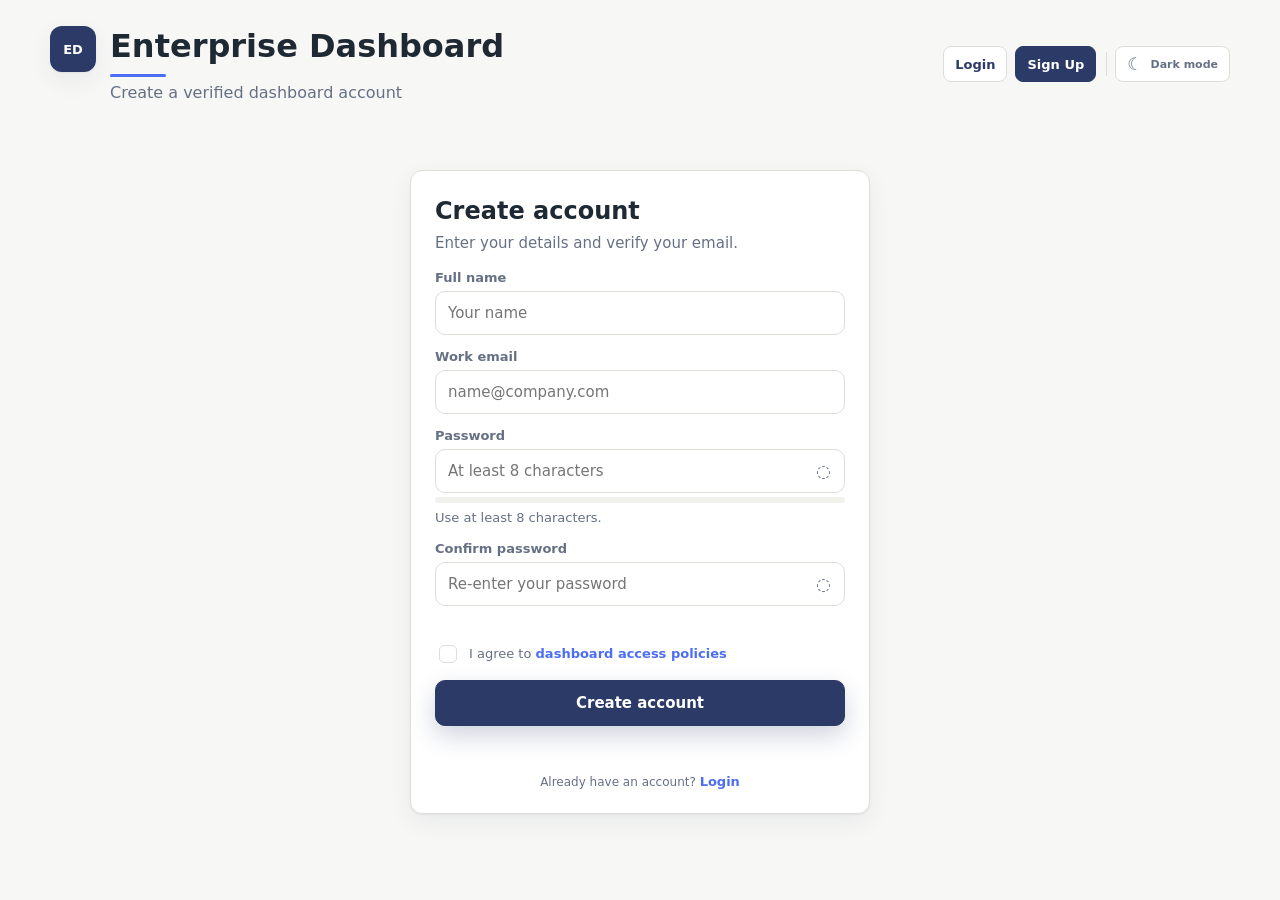
==== dashboard_pages/signup.html @ 0717ec7f "Initial enterprise dashboard" ====
<!doctype html>
<html lang="en">
<head>
  <meta charset="utf-8">
  <meta name="viewport" content="width=device-width, initial-scale=1">
  <meta name="dashboard-api" content="">
  <title>Sign Up · Enterprise Overview</title>
  <link rel="stylesheet" href="assets/styles.css">
</head>
<body class="auth-page">
  <main>
    <header class="topbar"><div class="section-heading"><span class="section-icon" aria-hidden="true">ED</span><div><h1>Enterprise Dashboard</h1><p>Create a verified dashboard account</p></div></div></header>
    <section class="auth-shell" aria-labelledby="signup-title">
      <form class="auth-form" method="post">
        <header class="simple-form-header">
          <h2 id="signup-title">Create account</h2>
          <p>Enter your details and verify your email.</p>
        </header>
        <label>
          <span>Full name</span>
          <input type="text" name="name" autocomplete="name" placeholder="Your name" required>
        </label>
        <label>
          <span>Work email</span>
          <input type="email" name="email" autocomplete="email" placeholder="name@company.com" required>
        </label>
        <label>
          <span>Password</span>
          <div class="auth-password-field">
            <input type="password" name="password" autocomplete="new-password" minlength="8" placeholder="At least 8 characters" required>
            <button class="auth-password-toggle" type="button" data-toggle-password aria-label="Show password" title="Show password"></button>
          </div>
          <div class="password-strength" data-score="0" aria-live="polite"><span class="strength-track"><i></i></span><span data-strength-label>Use at least 8 characters.</span></div>
        </label>
        <label>
          <span>Confirm password</span>
          <div class="auth-password-field">
            <input type="password" name="confirm_password" autocomplete="new-password" minlength="8" placeholder="Re-enter your password" required>
            <button class="auth-password-toggle" type="button" data-toggle-password aria-label="Show password" title="Show password"></button>
          </div>
          <small class="field-feedback" data-feedback="confirm"></small>
        </label>
        <label class="auth-check"><input type="checkbox" name="terms" value="1" required><span>I agree to <a href="lists.html">dashboard access policies</a></span></label>
        <button class="auth-submit" type="submit">Create account</button>
        <div class="auth-otp" hidden>
          <label>
            <span>Email verification code</span>
            <input type="text" name="otp" inputmode="numeric" autocomplete="one-time-code" pattern="[0-9]{6}" maxlength="6" placeholder="6-digit code">
          </label>
          <button class="auth-submit auth-verify" type="button">Verify email</button>
        </div>
        <p class="auth-status" role="status" aria-live="polite"></p>
        <p class="auth-switch">Already have an account? <a href="login.html">Login</a></p>
      </form>
    </section>
  </main>

  <script src="assets/app.js"></script>
  <script>
const form = document.querySelector(".auth-form");
const status = document.querySelector(".auth-status");
const submit = document.querySelector(".auth-form > .auth-submit");
const otpPanel = document.querySelector(".auth-otp");
const verifyButton = document.querySelector(".auth-verify");
const otpInput = document.querySelector('input[name="otp"]');
const passwordInput = form.elements.password;
const confirmInput = form.elements.confirm_password;
const strength = document.querySelector(".password-strength");
const strengthLabel = document.querySelector("[data-strength-label]");
const confirmFeedback = document.querySelector('[data-feedback="confirm"]');
let pendingEmail = "";

document.querySelectorAll("[data-toggle-password]").forEach(button => {
  button.addEventListener("click", () => {
    const input = button.closest(".auth-password-field").querySelector("input");
    const show = input.type === "password";
    input.type = show ? "text" : "password";
    button.dataset.visible = String(show);
    button.setAttribute("aria-label", show ? "Hide password" : "Show password");
    button.title = show ? "Hide password" : "Show password";
  });
});

function passwordScore(value) {
  let score = 0;
  if (value.length >= 8) score += 1;
  if (/[A-Z]/.test(value) && /[a-z]/.test(value)) score += 1;
  if (/\d/.test(value) || /[^A-Za-z0-9]/.test(value)) score += 1;
  return Math.min(score, 3);
}

function updatePasswordStrength() {
  const value = passwordInput.value;
  const score = passwordScore(value);
  strength.dataset.score = String(score);
  strengthLabel.textContent = !value ? "Use at least 8 characters." : score <= 1 ? "Weak password" : score === 2 ? "Fair password" : "Strong password";
}

function updateConfirmFeedback() {
  if (!confirmInput.value) {
    confirmFeedback.textContent = "";
    confirmFeedback.className = "field-feedback";
    return;
  }
  const match = passwordInput.value === confirmInput.value;
  confirmFeedback.textContent = match ? "✓ Passwords match" : "× Passwords do not match";
  confirmFeedback.className = `field-feedback ${match ? "ok" : "bad"}`;
}

passwordInput.addEventListener("input", () => {
  updatePasswordStrength();
  updateConfirmFeedback();
});
confirmInput.addEventListener("input", updateConfirmFeedback);

async function postJSON(url, body) {
  const response = await fetch(url, {
    method: "POST",
    headers: { "Content-Type": "application/json" },
    credentials: "include",
    body: JSON.stringify(body),
  });
  const data = await response.json().catch(() => ({}));
  if (!response.ok) throw new Error(data.error || "Request failed");
  return data;
}

form.addEventListener("submit", async event => {
  event.preventDefault();
  status.textContent = "";
  submit.disabled = true;
  submit.textContent = "Sending code...";
  try {
    const payload = Object.fromEntries(new FormData(form).entries());
    if (payload.password !== payload.confirm_password) {
      throw new Error("Passwords do not match");
    }
    delete payload.confirm_password;
    pendingEmail = payload.email;
    await postJSON("/auth/signup", payload);
    otpPanel.hidden = false;
    otpInput.required = true;
    otpInput.focus();
    status.textContent = "Verification code sent. Check your email.";
    submit.textContent = "Resend code";
  } catch (error) {
    status.textContent = error.message;
    submit.textContent = "Create account";
  } finally {
    submit.disabled = false;
  }
});

verifyButton.addEventListener("click", async () => {
  status.textContent = "";
  verifyButton.disabled = true;
  verifyButton.textContent = "Verifying...";
  try {
    await postJSON("/auth/verify-signup", { email: pendingEmail || form.elements.email.value, otp: otpInput.value });
    location.href = "index.html";
  } catch (error) {
    status.textContent = error.message;
  } finally {
    verifyButton.disabled = false;
    verifyButton.textContent = "Verify email";
  }
});
  </script>
</body>
</html>
---- dashboard_pages/assets/styles.css ----
:root {
  font-family: "IBM Plex Sans", Inter, ui-sans-serif, system-ui, -apple-system, "Segoe UI", sans-serif;
  color: #1f2933;
  background: #f7f7f5;
  --font-display: "General Sans", "Sohne", Inter, ui-sans-serif, system-ui, sans-serif;
  --font-body: "IBM Plex Sans", Inter, ui-sans-serif, system-ui, sans-serif;
  --font-mono: "IBM Plex Mono", "SFMono-Regular", Consolas, monospace;
  --space-1: 8px;
  --space-2: 16px;
  --space-3: 24px;
  --space-4: 32px;
  --radius-sm: 8px;
  --radius-md: 10px;
  --radius-lg: 12px;
  --shadow-sm: 0 1px 2px rgb(17 24 39 / 5%), 0 8px 24px rgb(43 58 103 / 7%);
  --shadow-md: 0 18px 50px rgb(17 24 39 / 14%);
  --color-bg: #f7f7f5;
  --color-surface: #fff;
  --color-primary: #2b3a67;
  --color-primary-hover: #202b4d;
  --color-accent: #4c6ef5;
  --color-text-primary: #1f2933;
  --color-text-secondary: #667085;
  --color-border: #deded8;
  --color-success: #20845a;
  --color-danger: #c2413a;
  --color-warning: #b7791f;
  --color-chip: #f1f2ee;
  --accent: var(--color-primary);
  --accent-2: var(--color-accent);
  --ink: var(--color-text-primary);
  --muted: var(--color-text-secondary);
  --muted-2: #8b9286;
  --line: var(--color-border);
  --card: var(--color-surface);
  --purple: #8b5cf6;
  --cyan: #06b6d4;
  --green: var(--color-success);
  --amber: var(--color-warning);
  --orange: #f97316;
  --red: var(--color-danger);
  --slate: #94a3b8;
}
* { box-sizing: border-box; }
body { min-width: 0; margin: 0; background: var(--color-bg); }
main { width: min(1180px, calc(100% - 36px)); margin: 26px auto 60px; }
.sr-only { position: absolute !important; width: 1px; height: 1px; padding: 0; margin: -1px; overflow: hidden; clip: rect(0, 0, 0, 0); white-space: nowrap; border: 0; }
.skip-link { position: fixed; top: 10px; left: 10px; z-index: 100; padding: 9px 13px; color: #fff; background: #0f52ac; border-radius: 8px; text-decoration: none; transform: translateY(-160%); transition: transform .15s ease; }
.skip-link:focus { transform: translateY(0); }

/* ---------- Topbar + nav ---------- */
.topbar { display: flex; justify-content: space-between; align-items: center; gap: 20px; margin-bottom: 18px; }
.section-heading { min-width: 0; display: flex; align-items: flex-start; gap: 14px; }
.section-icon { width: 46px; height: 46px; flex: 0 0 auto; display: inline-flex; align-items: center; justify-content: center; color: #fff; background: var(--color-primary); border-radius: 12px; box-shadow: var(--shadow-sm); font-size: 0; line-height: 1; text-align: center; }
.section-icon::before { content: "ED"; display: block; font-family: var(--font-display); font-size: 13px; font-weight: 800; line-height: 13px; letter-spacing: 0; }
h1 { margin: 0 0 6px; font-family: var(--font-display); font-size: clamp(28px, 4vw, 32px); font-weight: 760; letter-spacing: 0; line-height: 1.25; }
.section-heading h1::after { content: ""; width: 56px; height: 3px; display: block; margin-top: 8px; background: var(--color-accent); border-radius: 999px; }
.topbar p { margin: 0; color: var(--muted); }
.topbar-actions { display: flex; align-items: center; gap: 8px; }
.auth-actions { display: flex; align-items: center; gap: 8px; }
.auth-actions::after { content: ""; width: 1px; height: 24px; margin-left: 2px; background: var(--color-border); }
.auth-logout-form { margin: 0; }
.auth-link, .auth-logout { height: 36px; display: inline-flex; align-items: center; justify-content: center; padding: 0 11px; color: var(--color-primary); background: var(--color-surface); border: 1px solid var(--color-border); border-radius: var(--radius-sm); cursor: pointer; font: inherit; font-size: 13px; font-weight: 650; line-height: 1; text-decoration: none; }
.auth-link:hover, .auth-logout:hover { color: var(--color-accent); background: var(--color-chip); border-color: var(--color-border); box-shadow: none; }
.auth-link.active { color: #fff; background: var(--color-primary); border-color: var(--color-primary); }
.auth-logout { color: #fff; background: var(--color-primary); border-color: var(--color-primary); }
.auth-logout:hover { color: #fff; background: var(--color-primary-hover); border-color: var(--color-primary-hover); }
.auth-user { min-height: 36px; display: grid; align-content: center; gap: 2px; padding: 4px 10px; color: #475569; background: #fff; border: 1px solid var(--line); border-radius: 9px; font-size: 11px; }
.auth-user strong { max-width: 160px; overflow: hidden; text-overflow: ellipsis; white-space: nowrap; font-size: 11px; }
.auth-user small { color: var(--muted); font-size: 9px; }
.theme-toggle { height: 36px; display: inline-flex; align-items: center; gap: 8px; padding: 0 11px; color: var(--color-text-secondary); background: var(--color-surface); border: 1px solid var(--line); border-radius: var(--radius-sm); cursor: pointer; font: inherit; }
.theme-toggle span { font-size: 17px; line-height: 1; }
.theme-toggle b { font-size: 11px; }
.user-menu { min-height: 36px; display: inline-flex; align-items: center; gap: 8px; padding: 5px 6px 5px 10px; color: #475569; background: #fff; border: 1px solid var(--line); border-radius: 9px; font-size: 11px; }
.user-menu strong { max-width: 130px; overflow: hidden; text-overflow: ellipsis; white-space: nowrap; }
.user-menu button { height: 26px; padding: 0 8px; color: var(--accent); background: #eff6ff; border: 1px solid #bfdbfe; border-radius: 7px; cursor: pointer; font: inherit; font-size: 10px; font-weight: 700; }
.user-menu button:hover { background: #dbeafe; }
.mobile-menu-toggle { display: none; }
.freshness-indicator { min-height: 36px; display: inline-flex; align-items: center; gap: 8px; padding: 5px 10px; color: #475569; text-align: left; background: #fff; border: 1px solid var(--line); border-radius: 9px; cursor: pointer; font: inherit; }
.freshness-indicator > i { width: 8px; height: 8px; flex: 0 0 auto; background: var(--slate); border-radius: 50%; box-shadow: 0 0 0 3px rgb(148 163 184 / 18%); }
.freshness-indicator.fresh > i { background: var(--green); box-shadow: 0 0 0 3px rgb(22 163 74 / 16%); }
.freshness-indicator.stale > i { background: var(--red); box-shadow: 0 0 0 3px rgb(220 38 38 / 14%); }
.freshness-indicator.checking > i { animation: freshness-pulse .9s infinite alternate; }
.freshness-indicator span { display: grid; gap: 1px; }
.freshness-indicator small { color: var(--muted); font-size: 8px; text-transform: uppercase; letter-spacing: .05em; }
.freshness-indicator strong { font-size: 10px; white-space: nowrap; }
@keyframes freshness-pulse { to { opacity: .35; } }
.global-search { position: relative; z-index: 15; margin-bottom: 12px; }
.global-search > label { height: 46px; display: grid; grid-template-columns: auto minmax(0, 1fr) auto; align-items: center; gap: 10px; padding: 0 13px; color: var(--muted); background: #fff; border: 1px solid var(--line); border-radius: 11px; box-shadow: 0 3px 12px rgb(26 38 67 / 3%); }
.global-search > label:focus-within { border-color: var(--accent-2); box-shadow: 0 0 0 3px #dbeafe; }
.global-search > label > i { font-size: 18px; font-style: normal; }
.global-search input { min-width: 0; color: var(--ink); background: transparent; border: 0; outline: 0; font: inherit; font-size: 13px; }
.global-search kbd { padding: 4px 6px; color: var(--muted); background: #f1f5f9; border: 1px solid #d8dee8; border-radius: 5px; font: inherit; font-size: 9px; }
.global-search-results { position: absolute; top: calc(100% + 6px); left: 0; right: 0; max-height: min(520px, 70vh); overflow-y: auto; background: #fff; border: 1px solid var(--line); border-radius: 12px; box-shadow: 0 18px 50px rgb(15 23 42 / 20%); }
.global-search-status { position: sticky; top: 0; z-index: 1; padding: 10px 13px; color: var(--muted); background: #f8fafc; border-bottom: 1px solid var(--line); font-size: 13px; }
.global-search-groups { display: grid; grid-template-columns: repeat(auto-fit, minmax(260px, 1fr)); gap: 0; }
.global-search-groups section { min-width: 0; padding: 10px; }
.global-search-groups h3 { margin: 0 4px 7px; color: var(--muted); font-size: 9px; text-transform: uppercase; letter-spacing: .07em; }
.global-search-groups a { display: block; padding: 9px 10px; color: inherit; border-radius: 8px; text-decoration: none; }
.global-search-groups a:hover, .global-search-groups a:focus-visible { background: #eff6ff; outline: none; }
.global-search-groups strong, .global-search-groups span { display: block; overflow: hidden; text-overflow: ellipsis; white-space: nowrap; }
.global-search-groups strong { font-size: 12px; }
.global-search-groups span { margin-top: 3px; color: var(--muted); font-size: 9px; }
nav.tabs { display: flex; gap: 5px; margin-bottom: 18px; padding: 6px; overflow-x: auto; background: var(--color-surface); border: 1px solid var(--line); border-radius: var(--radius-lg); box-shadow: var(--shadow-sm); }
nav.tabs a { position: relative; padding: 9px 11px; color: var(--color-text-secondary); border-radius: var(--radius-sm); font-size: 13px; font-weight: 560; text-decoration: none; white-space: nowrap; }
nav.tabs a:hover { color: var(--color-primary); background: var(--color-chip); }
nav.tabs a.active { color: var(--color-primary); background: transparent; font-weight: 760; }
nav.tabs a.active::after { content: ""; position: absolute; left: 11px; right: 11px; bottom: 3px; height: 3px; background: var(--color-accent); border-radius: 999px; }
nav.tabs a:focus-visible, button:focus-visible, th:focus-visible, a:focus-visible, input:focus-visible, select:focus-visible { outline: 3px solid color-mix(in srgb, var(--color-accent) 35%, transparent); outline-offset: 2px; }

/* ---------- Global filters ---------- */
.filter-panel { margin-bottom: 14px; padding: 14px 16px 16px; background: #fff; border: 1px solid var(--line); border-radius: 12px; box-shadow: 0 4px 15px rgb(26 38 67 / 4%); }
.filter-heading { display: flex; align-items: center; justify-content: space-between; gap: 16px; margin-bottom: 12px; }
.filter-heading > div:first-child { display: flex; align-items: baseline; gap: 10px; }
.filter-heading strong { font-size: 13px; }
.filter-status { color: var(--muted); font-size: 11px; }
.filter-actions { display: flex; gap: 5px; }
.filter-clear, .copy-view, .reset-view {
  height: 34px;
  display: inline-flex;
  align-items: center;
  justify-content: center;
  padding: 0 11px;
  color: var(--accent);
  background: #eff6ff;
  border: 1px solid #bfdbfe;
  border-radius: 8px;
  cursor: pointer;
  font: inherit;
  font-size: 11px;
  font-weight: 600;
  line-height: 1;
  white-space: nowrap;
  transition: color .15s ease, background .15s ease, border-color .15s ease, box-shadow .15s ease;
}
.filter-clear:hover, .copy-view:hover, .reset-view:hover { color: #0f52ac; background: #dbeafe; border-color: #93c5fd; box-shadow: 0 3px 9px rgb(21 95 196 / 12%); }
.filter-clear:focus-visible, .copy-view:focus-visible, .reset-view:focus-visible { outline: 3px solid #93c5fd; outline-offset: 2px; }
.reset-view { color: #475569; }
.filter-controls { display: grid; grid-template-columns: repeat(auto-fit, minmax(145px, 1fr)); gap: 10px; }
.filter-controls label { min-width: 0; }
.filter-controls label span { display: block; margin-bottom: 5px; color: #697386; font-size: 10px; font-weight: 600; text-transform: uppercase; letter-spacing: .04em; }
.filter-controls select, .filter-controls input { width: 100%; min-width: 0; height: 36px; padding: 0 9px; color: var(--ink); background: #f7f9fc; border: 1px solid #d5dbe5; border-radius: 8px; outline: none; font: inherit; font-size: 12px; }
.filter-controls select:focus, .filter-controls input:focus { border-color: var(--accent-2); box-shadow: 0 0 0 3px #dbeafe; background: #fff; }

/* ---------- Admin console ---------- */
.admin-grid { display: grid; grid-template-columns: minmax(300px, 420px) minmax(0, 1fr); gap: var(--space-3); align-items: start; }
.admin-lock-backdrop { position: fixed; inset: 0; z-index: 60; display: grid; place-items: center; padding: 24px; background: rgb(31 41 51 / 42%); backdrop-filter: blur(4px); }
.admin-lock-backdrop[hidden] { display: none; }
.admin-unlock { width: min(460px, 100%); margin: 0; }
.admin-unlock-form, .admin-user-form { display: grid; gap: 12px; }
.admin-unlock-form { grid-template-columns: minmax(0, 1fr) auto; align-items: end; }
.admin-unlock-form label, .admin-user-form label { min-width: 0; display: grid; gap: 6px; }
.admin-unlock-form label span, .admin-user-form label span { color: var(--color-text-secondary); font-size: 13px; font-weight: 650; text-transform: none; letter-spacing: 0; }
.admin-unlock-form input, .admin-user-form input, .admin-user-form select { width: 100%; min-width: 0; height: 42px; padding: 0 11px; color: var(--ink); background: var(--color-surface); border: 1px solid var(--color-border); border-radius: var(--radius-md); outline: none; font: inherit; font-size: 15px; line-height: 22px; }
.admin-user-form select { appearance: none; padding-right: 34px; background-image: linear-gradient(45deg, transparent 50%, var(--muted) 50%), linear-gradient(135deg, var(--muted) 50%, transparent 50%); background-position: calc(100% - 17px) 18px, calc(100% - 12px) 18px; background-size: 5px 5px, 5px 5px; background-repeat: no-repeat; }
.admin-unlock-form input:focus, .admin-user-form input:focus, .admin-user-form select:focus { border-color: var(--color-accent); box-shadow: 0 0 0 3px color-mix(in srgb, var(--color-accent) 22%, transparent); background-color: #fff; }
.admin-unlock-form button, .admin-row-actions button { height: 36px; display: inline-flex; align-items: center; justify-content: center; padding: 0 10px; color: var(--color-primary); background: transparent; border: 1px solid var(--color-border); border-radius: var(--radius-sm); cursor: pointer; font: inherit; font-size: 12px; font-weight: 700; white-space: nowrap; }
.admin-unlock-form button { height: 42px; color: #fff; background: var(--color-primary); border-color: var(--color-primary); }
.admin-unlock-form button:hover, .admin-row-actions button:hover { background: var(--color-chip); border-color: var(--color-border); }
.admin-unlock-form button:hover { background: var(--color-primary-hover); }
.admin-unlock-form button:disabled, .admin-row-actions button:disabled { opacity: .5; cursor: not-allowed; }
.admin-form-actions { display: grid; grid-template-columns: auto minmax(0, 1fr); gap: 9px; }
.admin-form-actions .auth-submit { width: 100%; }
.admin-users-panel { min-width: 0; }
.admin-users-table td:last-child, .admin-users-table th:last-child { width: 1%; white-space: nowrap; }
.admin-row-actions { display: flex; gap: 6px; flex-wrap: wrap; }
.admin-row-actions button { width: 34px; padding: 0; font-size: 0; }
.admin-row-actions button::before { font-size: 15px; line-height: 1; }
.admin-row-actions button[data-action="edit"]::before { content: "✎"; }
.admin-row-actions button[data-action="make_admin"]::before { content: "★"; }
.admin-row-actions button[data-action="remove_admin"]::before { content: "☆"; }
.admin-row-actions button[data-action="delete"]::before { content: "×"; font-size: 18px; }
.admin-row-actions button[data-action="delete"] { color: var(--color-danger); background: transparent; border-color: #efc4c0; }
.admin-row-actions button[data-action="delete"]:hover { background: #fff1f0; border-color: #e8aaa4; }
.admin-form-section { display: grid; gap: 12px; padding: 16px; background: #fbfbf9; border: 1px solid var(--line); border-radius: var(--radius-lg); }
.admin-form-section h3 { margin: 0; color: var(--color-primary); font: 760 18px/26px var(--font-display); }
.admin-field-row { display: grid; grid-template-columns: repeat(2, minmax(0, 1fr)); gap: 12px; }
.admin-search-meta { display: inline-flex; align-items: center; gap: 8px; color: var(--muted); font-size: 13px; }
.admin-search-meta.searching::before { content: ""; width: 11px; height: 11px; border: 2px solid var(--color-border); border-top-color: var(--color-accent); border-radius: 50%; animation: admin-spin .65s linear infinite; }
.status-chip { display: inline-flex; align-items: center; gap: 7px; padding: 4px 9px; border-radius: 999px; color: var(--color-text-secondary); background: var(--color-chip); font-size: 12px; font-weight: 650; }
.status-chip::before { content: ""; width: 7px; height: 7px; background: currentColor; border-radius: 50%; }
.status-chip.active { color: var(--color-success); background: color-mix(in srgb, var(--color-success) 12%, white); }
.status-chip.inactive { color: var(--muted); }
.status-chip.warning { color: var(--color-warning); background: color-mix(in srgb, var(--color-warning) 13%, white); }
.admin-skeleton-row td { padding: 11px 13px; }
.admin-skeleton-bar { height: 12px; display: block; overflow: hidden; background: #e8e8e2; border-radius: 999px; }
.admin-skeleton-bar::after { content: ""; display: block; height: 100%; background: linear-gradient(90deg, transparent, rgb(255 255 255 / 76%), transparent); transform: translateX(-100%); animation: skeleton-shimmer 1.2s infinite; }
@keyframes admin-spin { to { transform: rotate(360deg); } }
.field-help { margin: -4px 0 2px; color: var(--muted); font-size: 11px; line-height: 1.45; }
.generated-password { display: grid; grid-template-columns: minmax(0, 1fr) auto; gap: 8px; align-items: center; margin-top: 10px; padding: 11px; background: #f7f9fc; border: 1px solid var(--line); border-radius: 9px; }
.generated-password[hidden] { display: none; }
.generated-password span { grid-column: 1 / -1; color: #697386; font-size: 10px; font-weight: 700; text-transform: uppercase; letter-spacing: .04em; }
.generated-password code { min-width: 0; overflow-wrap: anywhere; padding: 8px 9px; color: var(--ink); background: #fff; border: 1px solid #d5dbe5; border-radius: 7px; font-size: 12px; }
.generated-password button { height: 34px; padding: 0 10px; color: var(--accent); background: #eff6ff; border: 1px solid #bfdbfe; border-radius: 8px; cursor: pointer; font: inherit; font-size: 11px; font-weight: 700; }

/* ---------- Generic cards / panels ---------- */
.kpi-grid { display: grid; grid-template-columns: repeat(4, minmax(0, 1fr)); gap: 12px; margin-bottom: 14px; }
.kpi, .panel { min-width: 0; background: #fff; border: 1px solid var(--line); border-radius: 13px; box-shadow: 0 4px 15px rgb(26 38 67 / 4%); }
.kpi { position: relative; min-height: 118px; display: flex; flex-direction: column; align-items: center; justify-content: center; overflow: hidden; padding: 19px 17px 15px; text-align: center; }
.kpi::before { content: ""; position: absolute; top: 0; left: 0; right: 0; height: 4px; background: var(--accent-2); }
.kpi span { display: block; color: #697386; font-size: 12px; }
.kpi strong { display: block; margin: 12px 0 7px; overflow-wrap: anywhere; color: var(--accent); font-size: 24px; line-height: 1.1; }
.kpi small { color: var(--muted-2); font-size: 11px; }
.kpi.tone-success::before { background: var(--green); }
.kpi.tone-success strong { color: var(--green); }
.kpi.tone-warning::before { background: var(--amber); }
.kpi.tone-warning strong { color: #b77905; }
.kpi.tone-danger::before { background: var(--red); }
.kpi.tone-danger strong { color: var(--red); }
.kpi.tone-info::before { background: var(--accent-2); }
.kpi-sparkline { width: min(150px, 90%); height: 34px; display: block; margin-top: 8px; color: var(--accent-2); opacity: .75; }
.kpi-sparkline polyline { fill: none; stroke: currentColor; stroke-width: 2.4; stroke-linecap: round; stroke-linejoin: round; vector-effect: non-scaling-stroke; }
.kpi.tone-success .kpi-sparkline { color: var(--green); }
.kpi.tone-warning .kpi-sparkline { color: var(--amber); }
.kpi.tone-danger .kpi-sparkline { color: var(--red); }
.kpi-grid > .loading-note, .kpi-grid > .error-note { grid-column: 1 / -1; }
.kpi-wide { grid-column: span 2; }
.kpi-toolbar { display: flex; align-items: center; justify-content: space-between; gap: 12px; margin: 0 2px 8px; }
.kpi-toolbar span { color: var(--muted); font-size: 11px; font-weight: 600; text-transform: uppercase; letter-spacing: .05em; }
.kpi-toolbar button { padding: 6px 9px; color: var(--accent); background: transparent; border: 1px solid transparent; border-radius: 7px; cursor: pointer; font: inherit; font-size: 11px; }
.kpi-toolbar button:hover { background: #eaf2ff; border-color: #bfdbfe; }
.kpi-empty { grid-column: 1 / -1; padding: 24px; text-align: center; color: var(--muted); background: #fff; border: 1px dashed #cbd5e1; border-radius: 12px; }
.kpi-empty strong, .kpi-empty span { display: block; }
.kpi-empty strong { margin-bottom: 5px; color: var(--ink); font-size: 13px; }
.kpi-empty span { font-size: 11px; }
.panel { padding: 22px; margin-bottom: 14px; }
.panel-title { display: flex; justify-content: space-between; align-items: baseline; gap: 14px; margin-bottom: 18px; }
h2 { margin: 0; font-size: 19px; text-transform: uppercase; letter-spacing: .025em; }
.panel-title h2::after { content: ""; width: 42px; height: 2px; display: block; margin-top: 7px; background: var(--accent-2); border-radius: 999px; }
.panel-title p { margin: 0; font-size: 12px; color: var(--muted); }
.brief { margin: -6px 0 18px; color: #596579; font-size: 13px; line-height: 1.55; }
.chart-row { display: grid; grid-template-columns: minmax(0, 1.2fr) minmax(0, 1fr); gap: 14px; align-items: stretch; margin-bottom: 14px; }
.chart-row > .panel { margin-bottom: 0; }

/* ---------- Auth pages ---------- */
.auth-page main { min-height: calc(100dvh - 86px); display: flex; flex-direction: column; }
.auth-shell { flex: 1; width: min(460px, 100%); display: grid; grid-template-columns: 1fr; gap: var(--space-3); align-items: start; justify-content: center; margin: 24px auto 0; }
.auth-summary, .auth-form { min-width: 0; background: var(--color-surface); border: 1px solid var(--line); border-radius: var(--radius-lg); box-shadow: var(--shadow-sm); }
.auth-summary { position: relative; display: flex; flex-direction: column; justify-content: space-between; overflow: hidden; padding: clamp(28px, 5vw, 48px); color: #fff; background: linear-gradient(145deg, #2b3a67, #202b4d); }
.auth-summary::before { content: ""; position: absolute; inset: auto -30% -45% 8%; width: 420px; aspect-ratio: 1; background: radial-gradient(circle, rgb(76 110 245 / 34%), transparent 66%); border-radius: 50%; }
.auth-kicker { width: fit-content; margin-bottom: 18px; padding: 7px 10px; color: #dfe6ff; background: rgb(255 255 255 / 10%); border: 1px solid rgb(255 255 255 / 16%); border-radius: var(--radius-sm); font-size: 13px; font-weight: 700; letter-spacing: 0; }
.auth-summary h2 { position: relative; max-width: 560px; margin: 0; font-family: var(--font-display); font-size: clamp(34px, 5vw, 48px); line-height: 1.08; text-transform: none; letter-spacing: 0; }
.auth-summary h2::after { content: ""; width: 58px; height: 3px; display: block; margin-top: 18px; background: var(--color-accent); border-radius: 999px; }
.auth-summary p { position: relative; max-width: 510px; margin: 18px 0 0; color: #d7def5; font-size: 15px; line-height: 1.55; }
.auth-metrics { position: relative; display: grid; grid-template-columns: repeat(3, minmax(0, 1fr)); gap: 10px; margin-top: 34px; }
.auth-metrics span { min-height: 78px; display: grid; align-content: center; gap: 5px; padding: 13px; color: #d7def5; background: rgb(255 255 255 / 9%); border: 1px solid rgb(255 255 255 / 14%); border-radius: var(--radius-md); font-size: 13px; }
.auth-metrics strong { color: #fff; font-size: 18px; }
.auth-form { align-self: center; display: grid; gap: 14px; padding: var(--space-3); }
.simple-form-header { display: grid; gap: 5px; margin-bottom: 2px; }
.simple-form-header h2 { margin: 0; font-family: var(--font-display); font-size: 24px; line-height: 32px; text-transform: none; letter-spacing: 0; }
.simple-form-header h2::after { display: none; }
.simple-form-header p { margin: 0; color: var(--muted); font-size: 15px; line-height: 22px; }
.auth-form label { min-width: 0; display: grid; gap: 6px; }
.auth-form label > span { color: var(--color-text-secondary); font-size: 13px; font-weight: 650; text-transform: none; letter-spacing: 0; }
.auth-form input:not([type="checkbox"]), .auth-form select { width: 100%; min-width: 0; height: 44px; padding: 0 12px; color: var(--ink); background: var(--color-surface); border: 1px solid var(--color-border); border-radius: var(--radius-md); outline: none; font: inherit; font-size: 15px; line-height: 22px; transition: border-color .15s ease, box-shadow .15s ease, background .15s ease; }
.auth-form input:not([type="checkbox"]):not(:placeholder-shown) { background: #fff; border-color: #c9cbc3; }
.auth-form input:focus, .auth-form select:focus { border-color: var(--color-accent); box-shadow: 0 0 0 3px color-mix(in srgb, var(--color-accent) 22%, transparent); background: #fff; }
.auth-password-field { position: relative; min-width: 0; }
.auth-password-field input { padding-right: 44px !important; }
.auth-password-toggle { position: absolute; top: 50%; right: 6px; width: 32px; height: 32px; display: grid; place-items: center; color: var(--color-text-secondary); background: transparent; border: 0; border-radius: var(--radius-sm); cursor: pointer; font-size: 0; line-height: 1; transform: translateY(-50%); }
.auth-password-toggle::before { content: "◌"; font-size: 17px; }
.auth-password-toggle[data-visible="true"]::before { content: "●"; font-size: 13px; }
.auth-password-toggle:hover { color: var(--color-primary); background: var(--color-chip); }
.auth-row { display: flex; align-items: center; justify-content: space-between; gap: 12px; }
.auth-check { display: flex !important; grid-template-columns: auto minmax(0, 1fr); grid-auto-flow: column; align-items: center; gap: 9px !important; color: var(--muted); font-size: 13px; line-height: 18px; }
.auth-check input { position: relative; width: 18px; height: 18px; flex: 0 0 auto; appearance: none; background: var(--color-surface); border: 1px solid var(--color-border); border-radius: 5px; }
.auth-check input:checked { background: var(--color-primary); border-color: var(--color-primary); }
.auth-check input:checked::after { content: ""; position: absolute; left: 5px; top: 2px; width: 5px; height: 9px; border: solid #fff; border-width: 0 2px 2px 0; transform: rotate(45deg); }
.auth-check span { color: inherit !important; font-size: 13px !important; font-weight: 500 !important; text-transform: none !important; letter-spacing: 0 !important; }
.auth-check a { color: var(--color-accent); font-weight: 700; text-decoration: none; }
.auth-row a, .auth-switch a, .auth-text-button { color: var(--color-accent); font-size: 13px; font-weight: 700; text-decoration: none; white-space: nowrap; }
.auth-row a:hover, .auth-switch a:hover, .auth-text-button:hover { text-decoration: underline; }
.auth-text-button { width: fit-content; padding: 0; background: transparent; border: 0; cursor: pointer; font: inherit; }
.auth-submit { height: 46px; color: #fff; background: var(--color-primary); border: 1px solid var(--color-primary); border-radius: var(--radius-md); cursor: pointer; font: inherit; font-size: 15px; font-weight: 760; box-shadow: 0 10px 24px rgb(43 58 103 / 22%); }
.auth-submit:hover { background: var(--color-primary-hover); }
.auth-submit:disabled { opacity: .6; cursor: wait; }
.auth-secondary { height: 42px; color: var(--color-primary); background: transparent; border: 1px solid var(--color-border); border-radius: var(--radius-md); cursor: pointer; font: inherit; font-size: 13px; font-weight: 700; }
.auth-secondary:hover { background: var(--color-chip); }
.auth-secondary:disabled { opacity: .6; cursor: wait; }
.auth-otp, .auth-reset, .auth-reset-fields { display: grid; gap: 12px; padding-top: 13px; border-top: 1px solid var(--line); }
.auth-reset-fields { padding-top: 0; border-top: 0; }
.auth-otp[hidden], .auth-reset[hidden], .auth-reset-fields[hidden] { display: none; }
.auth-status { min-height: 18px; margin: 0; color: var(--color-danger); text-align: center; font-size: 13px; line-height: 18px; }
.auth-status[data-tone="success"] { color: var(--green); }
.auth-switch { margin: 2px 0 0; color: var(--muted); text-align: center; font-size: 12px; }
.field-feedback { min-height: 18px; margin-top: -2px; color: var(--muted); font-size: 13px; line-height: 18px; }
.field-feedback.ok { color: var(--color-success); }
.field-feedback.bad { color: var(--color-danger); }
.password-strength { display: grid; gap: 6px; margin-top: -2px; }
.strength-track { height: 6px; overflow: hidden; background: var(--color-chip); border-radius: 999px; }
.strength-track i { width: 0; height: 100%; display: block; background: var(--color-danger); border-radius: inherit; transition: width .2s ease, background .2s ease; }
.password-strength[data-score="1"] .strength-track i { width: 34%; background: var(--color-danger); }
.password-strength[data-score="2"] .strength-track i { width: 68%; background: var(--color-warning); }
.password-strength[data-score="3"] .strength-track i { width: 100%; background: var(--color-success); }
.password-strength span { color: var(--muted); font-size: 13px; line-height: 18px; }

/* ---------- Bar chart ---------- */
.bar-chart { display: grid; gap: 13px; }
.bar-label { display: flex; justify-content: space-between; gap: 20px; min-width: 0; margin-bottom: 6px; font-size: 12px; }
.bar-label span { min-width: 0; overflow-wrap: anywhere; }
.bar-label b { flex: 0 0 auto; font-size: 12px; }
.bar-track { height: 9px; overflow: hidden; border-radius: 999px; background: #edf1f6; }
.bar-fill { height: 100%; border-radius: inherit; transition: width .4s ease; }
.chart-selectable { border-radius: 8px; cursor: pointer; transition: background .15s ease, transform .15s ease; }
.bar-row.chart-selectable { margin: -5px; padding: 5px; }
.chart-selectable:hover, .chart-selectable:focus-visible { background: #f1f6ff; transform: translateY(-1px); outline: none; }

/* ---------- Donut chart ---------- */
.donut-layout { display: grid; grid-template-columns: 150px 1fr; align-items: center; gap: 28px; }
.donut { width: 140px; aspect-ratio: 1; display: grid; place-items: center; border-radius: 50%; }
.donut-center { width: 62%; aspect-ratio: 1; display: grid; place-content: center; text-align: center; background: #fff; border-radius: 50%; }
.donut-center strong { font-size: 20px; } .donut-center span { color: var(--muted-2); font-size: 10px; }
.legend { display: grid; gap: 11px; align-content: center; }
.legend-row { display: grid; grid-template-columns: 10px minmax(0, 1fr) auto; align-items: center; gap: 10px; font-size: 12px; }
.legend-row span { overflow-wrap: anywhere; }
.legend-row i { width: 10px; height: 10px; border-radius: 3px; }

/* ---------- Alerts ---------- */
.alert-panel { display: grid; grid-template-columns: repeat(auto-fit, minmax(210px, 1fr)); gap: 10px; margin-bottom: 14px; }
.alert-panel[hidden] { display: none; }
.dashboard-alert { display: grid; grid-template-columns: 28px minmax(0, 1fr); align-items: start; gap: 10px; padding: 11px 12px; text-align: left; background: #fff; border: 1px solid var(--line); border-radius: 10px; font: inherit; }
.dashboard-alert:not(:disabled) { cursor: pointer; }
.dashboard-alert:not(:disabled):hover { box-shadow: 0 5px 16px rgb(15 23 42 / 8%); transform: translateY(-1px); }
.dashboard-alert:disabled { color: inherit; opacity: 1; }
.alert-icon { width: 26px; height: 26px; display: grid; place-items: center; border-radius: 8px; font-size: 12px; font-weight: 800; }
.dashboard-alert strong, .dashboard-alert small { display: block; }
.dashboard-alert strong { color: var(--ink); font-size: 12px; }
.dashboard-alert small { margin-top: 3px; color: var(--muted); font-size: 10px; line-height: 1.35; }
.dashboard-alert.warning { border-color: #fde68a; background: #fffbeb; }
.dashboard-alert.warning .alert-icon { color: #92400e; background: #fef3c7; }
.dashboard-alert.danger { border-color: #fecaca; background: #fff7f7; }
.dashboard-alert.danger .alert-icon { color: #b42318; background: #fee2e2; }
.dashboard-alert.info .alert-icon { color: #1d4ed8; background: #dbeafe; }

/* ---------- Line / trend chart ---------- */
.trend-chart { overflow-x: auto; }
.trend-chart svg { min-width: 640px; width: 100%; height: auto; display: block; }
.trend-grid { stroke: #e7ecf3; stroke-width: 1; }
.trend-line { fill: none; stroke: var(--accent-2); stroke-width: 3; stroke-linejoin: round; stroke-linecap: round; }
.trend-area { fill: #dbeafe; opacity: .6; }
.trend-point { fill: #fff; stroke: var(--accent-2); stroke-width: 2.5; }
.trend-label { fill: #778195; font-size: 10px; text-anchor: middle; }
.trend-yaxis { fill: #778195; font-size: 10px; text-anchor: end; }

/* ---------- Data table (search / sort / pagination) ---------- */
.table-toolbar { display: flex; align-items: center; justify-content: space-between; gap: 14px; margin-bottom: 14px; flex-wrap: wrap; }
.search-box { position: relative; flex: 1 1 260px; max-width: 380px; }
.search-box input { width: 100%; padding: 10px 12px 10px 34px; color: var(--ink); background: #f7f9fc; border: 1px solid #d5dbe5; border-radius: 9px; outline: none; font: inherit; font-size: 13px; }
.search-box input:focus { border-color: var(--accent-2); box-shadow: 0 0 0 3px #dbeafe; background: #fff; }
.search-box::before { content: "⌕"; position: absolute; left: 11px; top: 50%; transform: translateY(-50%); color: var(--muted-2); font-size: 15px; pointer-events: none; }
.result-count { color: var(--muted); font-size: 12px; white-space: nowrap; }
.table-actions { display: flex; align-items: center; gap: 7px; flex-wrap: wrap; }
.table-actions button { height: 34px; display: inline-flex; align-items: center; justify-content: center; padding: 0 12px; color: var(--accent); background: #eff6ff; border: 1px solid #bfdbfe; border-radius: 8px; cursor: pointer; font: inherit; font-size: 11px; font-weight: 600; line-height: 1; white-space: nowrap; transition: color .15s ease, background .15s ease, border-color .15s ease, box-shadow .15s ease; }
.table-actions button:hover { color: #0f52ac; background: #dbeafe; border-color: #93c5fd; box-shadow: 0 3px 9px rgb(21 95 196 / 12%); }
.table-scroll { overflow-x: auto; border: 1px solid var(--line); border-radius: 10px; }
table.data-table { width: 100%; border-collapse: collapse; font-size: 12.5px; white-space: nowrap; }
table.data-table th, table.data-table td { padding: 10px 13px; text-align: left; border-bottom: 1px solid #edf1f6; }
table.data-table thead th { position: sticky; top: 0; color: #55627a; background: #f7f9fc; font-size: 11px; text-transform: uppercase; letter-spacing: .04em; cursor: pointer; user-select: none; white-space: nowrap; }
table.data-table thead th:hover, table.data-table thead th:focus-visible { color: var(--accent); }
table.data-table thead th .sort-arrow { margin-left: 4px; opacity: .5; font-size: 10px; }
table.data-table thead th.sorted .sort-arrow { opacity: 1; color: var(--accent); }
table.data-table tbody tr:hover { background: #f7fafe; }
table.data-table tbody tr:nth-child(even):not(.empty-row):not(.admin-skeleton-row) { background: #fbfbf9; }
table.data-table tbody tr:nth-child(even):not(.empty-row):not(.admin-skeleton-row):hover { background: #f2f4fb; }
table.data-table tbody tr[data-record-index] { cursor: pointer; }
table.data-table tbody tr[data-record-index]:focus-visible { background: #eff6ff; outline: 2px solid #60a5fa; outline-offset: -2px; }
table.data-table tbody tr:last-child td { border-bottom: 0; }
td.num, th.num { text-align: right; font-variant-numeric: tabular-nums; }
.empty-row td { text-align: center; color: var(--muted-2); padding: 30px; }
.empty-row strong { color: var(--ink); font-size: 13px; }
.pill { display: inline-flex; align-items: center; gap: 5px; padding: 3px 9px; border-radius: 999px; font-size: 11px; font-weight: 600; white-space: nowrap; }
.pill::before { content: ""; width: 6px; height: 6px; border-radius: 50%; background: currentColor; }
.progress-cell { min-width: 150px; }
.progress-value { display: grid; gap: 5px; min-width: 100px; }
.progress-value > span { color: #475569; font-size: 11px; font-variant-numeric: tabular-nums; }
.progress-value > span:empty { display: none; }
.progress-value > i { height: 6px; display: block; overflow: hidden; background: #e7edf5; border-radius: 999px; }
.progress-value > i > b { height: 100%; display: block; background: linear-gradient(90deg, var(--accent-2), var(--cyan)); border-radius: inherit; }
.progress-value.over > i > b { background: var(--red); }
.kpi .progress-value { width: min(150px, 100%); margin-top: 10px; }
.pagination { display: flex; align-items: center; justify-content: flex-end; gap: 10px; margin-top: 12px; font-size: 12px; color: var(--muted); }
.pagination button { padding: 6px 11px; color: var(--accent); background: #fff; border: 1px solid var(--line); border-radius: 7px; cursor: pointer; font: inherit; font-size: 12px; }
.pagination button:disabled { opacity: .4; cursor: not-allowed; }

/* ---------- Loading / status ---------- */
.loading-note, .error-note { padding: 14px; color: var(--muted); font-size: 13px; }
.error-note { color: #b42318; }
.error-state { padding: 18px; text-align: center; color: #7f1d1d; background: #fff7f7; border: 1px solid #fecaca; border-radius: 10px; }
.error-state strong { font-size: 13px; }
.error-state p { margin: 5px 0 12px; font-size: 11px; line-height: 1.45; }
.retry-page { padding: 7px 12px; color: #fff; background: #b42318; border: 0; border-radius: 7px; cursor: pointer; font: inherit; font-size: 11px; }

/* ---------- Loading skeletons ---------- */
.skeleton-kpi > i, .skeleton-kpi > b, .skeleton-chart > i, .skeleton-table > i, .skeleton-table > span { position: relative; overflow: hidden; background: #e8edf4; border-radius: 6px; }
.skeleton-kpi > i::after, .skeleton-kpi > b::after, .skeleton-chart > i::after, .skeleton-table > i::after, .skeleton-table > span::after { content: ""; position: absolute; inset: 0; background: linear-gradient(90deg, transparent, rgb(255 255 255 / 70%), transparent); transform: translateX(-100%); animation: skeleton-shimmer 1.25s infinite; }
.skeleton-kpi > i { width: 55%; height: 10px; }
.skeleton-kpi > b { width: 38%; height: 24px; margin: 13px 0 9px; }
.skeleton-kpi > i:last-child { width: 68%; }
.skeleton-chart { min-height: 190px; display: grid; align-content: center; gap: 17px; }
.skeleton-chart > i { height: 9px; }
.skeleton-table { display: grid; gap: 10px; }
.skeleton-table > i { width: min(380px, 70%); height: 38px; margin-bottom: 5px; }
.skeleton-table > span { height: 38px; }
@keyframes skeleton-shimmer { to { transform: translateX(100%); } }
@media (prefers-reduced-motion: reduce) { .skeleton-kpi > i::after, .skeleton-kpi > b::after, .skeleton-chart > i::after, .skeleton-table > i::after, .skeleton-table > span::after { animation: none; } }

/* ---------- Record detail drawer ---------- */
body.drawer-open { overflow: hidden; }
.detail-shell { position: fixed; inset: 0; z-index: 50; visibility: hidden; pointer-events: none; }
.detail-shell.open { visibility: visible; pointer-events: auto; }
.detail-backdrop { position: absolute; inset: 0; width: 100%; background: rgb(15 23 42 / 42%); border: 0; opacity: 0; transition: opacity .2s ease; }
.detail-shell.open .detail-backdrop { opacity: 1; }
.detail-drawer { position: absolute; top: 0; right: 0; width: min(460px, 100vw); height: 100%; overflow-y: auto; background: #fff; box-shadow: -16px 0 50px rgb(15 23 42 / 18%); transform: translateX(100%); transition: transform .22s ease; }
.detail-shell.open .detail-drawer { transform: translateX(0); }
.detail-drawer header { position: sticky; top: 0; z-index: 1; display: flex; align-items: center; justify-content: space-between; gap: 20px; padding: 20px 22px; background: #fff; border-bottom: 1px solid var(--line); }
.detail-drawer header span { color: var(--muted); font-size: 10px; font-weight: 600; text-transform: uppercase; letter-spacing: .06em; }
.detail-drawer h2 { margin-top: 3px; }
.detail-close { width: 34px; height: 34px; color: #475569; background: #f1f5f9; border: 0; border-radius: 50%; cursor: pointer; font-size: 20px; }
.detail-drawer dl { margin: 0; padding: 10px 22px 30px; }
.detail-drawer dl div { display: grid; grid-template-columns: minmax(110px, .7fr) minmax(0, 1.3fr); gap: 18px; padding: 13px 0; border-bottom: 1px solid #edf1f6; }
.detail-drawer dt { color: var(--muted); font-size: 11px; font-weight: 600; }
.detail-drawer dd { min-width: 0; margin: 0; overflow-wrap: anywhere; color: var(--ink); font-size: 13px; line-height: 1.5; }
#alert-detail-shell .detail-backdrop { background: rgb(15 23 42 / 52%); backdrop-filter: blur(3px); }
.alert-detail { position: absolute; top: 50%; left: 50%; width: min(480px, calc(100vw - 36px)); overflow: hidden; background: #fff; border: 1px solid rgb(255 255 255 / 65%); border-radius: 20px; box-shadow: 0 28px 80px rgb(15 23 42 / 32%); opacity: 0; transform: translate(-50%, -46%) scale(.96); transition: transform .22s ease, opacity .18s ease; }
.detail-shell.open .alert-detail { opacity: 1; transform: translate(-50%, -50%) scale(1); }
.alert-detail > .detail-close { position: absolute; top: 14px; right: 14px; z-index: 1; color: #fff; background: rgb(15 23 42 / 20%); backdrop-filter: blur(4px); }
.alert-detail > .detail-close:hover { background: rgb(15 23 42 / 32%); }
.alert-detail-visual { height: 112px; display: grid; place-items: center; background: linear-gradient(135deg, #dbeafe, #eff6ff); }
.alert-detail-icon { width: 54px; height: 54px; display: grid; place-items: center; color: #1d4ed8; background: #fff; border-radius: 18px; box-shadow: 0 10px 26px rgb(37 99 235 / 20%); font-size: 20px; font-weight: 800; }
.alert-detail.warning .alert-detail-visual { background: linear-gradient(135deg, #fef3c7, #fffbeb); }
.alert-detail.warning .alert-detail-icon { color: #92400e; box-shadow: 0 10px 26px rgb(245 158 11 / 20%); }
.alert-detail.danger .alert-detail-visual { background: linear-gradient(135deg, #fee2e2, #fff7f7); }
.alert-detail.danger .alert-detail-icon { color: #b42318; box-shadow: 0 10px 26px rgb(220 38 38 / 18%); }
.alert-detail-body { padding: 25px 28px 28px; text-align: center; }
.alert-eyebrow { display: block; margin-bottom: 6px; color: var(--muted); font-size: 10px; font-weight: 700; text-transform: uppercase; letter-spacing: .09em; }
.alert-detail-body h2 { margin: 0; font-size: 21px; line-height: 1.25; }
.alert-detail-body p { max-width: 370px; margin: 10px auto 23px; color: #596579; font-size: 13px; line-height: 1.6; }
.alert-detail-body footer { display: flex; justify-content: center; gap: 9px; }
.alert-dismiss, .alert-action { min-width: 120px; padding: 10px 14px; border-radius: 9px; cursor: pointer; font: inherit; font-size: 12px; font-weight: 600; }
.alert-dismiss { color: #475569; background: #fff; border: 1px solid #d8dee8; }
.alert-dismiss:hover { background: #f8fafc; }
.alert-action { color: #fff; background: var(--accent); border: 1px solid var(--accent); box-shadow: 0 5px 14px rgb(21 95 196 / 20%); }
.alert-action:hover { background: #0f52ac; }

/* ---------- KPI customizer ---------- */
.kpi-customizer { position: absolute; top: 50%; left: 50%; width: min(650px, calc(100vw - 36px)); max-height: min(760px, calc(100dvh - 40px)); display: grid; grid-template-rows: auto auto minmax(0, 1fr) auto; overflow: hidden; background: #fff; border-radius: 18px; box-shadow: 0 28px 80px rgb(15 23 42 / 32%); opacity: 0; transform: translate(-50%, -46%) scale(.97); transition: transform .2s ease, opacity .18s ease; }
.detail-shell.open .kpi-customizer { opacity: 1; transform: translate(-50%, -50%) scale(1); }
.kpi-customizer > header { display: flex; align-items: center; justify-content: space-between; gap: 20px; padding: 19px 22px; border-bottom: 1px solid var(--line); }
.kpi-customizer > header span { color: var(--muted); font-size: 10px; font-weight: 700; text-transform: uppercase; letter-spacing: .07em; }
.kpi-customizer > header h2 { margin-top: 3px; }
.customizer-help { margin: 0; padding: 14px 22px 10px; color: var(--muted); font-size: 12px; }
.customizer-list { padding: 5px 22px 15px; overflow-y: auto; }
.customizer-row { display: grid; grid-template-columns: minmax(0, 1fr) 110px auto; align-items: center; gap: 12px; padding: 10px 0; border-bottom: 1px solid #edf1f6; }
.customizer-row label { min-width: 0; display: flex; align-items: center; gap: 9px; font-size: 12px; font-weight: 600; }
.customizer-row label span { overflow: hidden; text-overflow: ellipsis; white-space: nowrap; }
.customizer-row input { width: 16px; height: 16px; accent-color: var(--accent); }
.customizer-row select { height: 34px; padding: 0 8px; color: var(--ink); background: #f8fafc; border: 1px solid #d8dee8; border-radius: 8px; font: inherit; font-size: 11px; }
.customizer-row > div { display: flex; gap: 5px; }
.customizer-row > div button { width: 32px; height: 32px; color: #475569; background: #fff; border: 1px solid #d8dee8; border-radius: 7px; cursor: pointer; }
.kpi-customizer > footer { display: flex; align-items: center; justify-content: space-between; gap: 12px; padding: 15px 22px; background: #f8fafc; border-top: 1px solid var(--line); }
.kpi-customizer > footer > div { display: flex; gap: 8px; }
.kpi-customizer > footer button { padding: 9px 12px; border-radius: 8px; cursor: pointer; font: inherit; font-size: 11px; font-weight: 600; }
.customizer-reset, .customizer-cancel { color: #475569; background: #fff; border: 1px solid #d8dee8; }
.customizer-save { color: #fff; background: var(--accent); border: 1px solid var(--accent); }

/* ---------- Chat widget (shared across pages) ---------- */
.chat-launcher { position: fixed; right: 24px; bottom: 24px; z-index: 20; width: 54px; height: 54px; display: grid; place-items: center; color: #fff; background: var(--accent); border: 0; border-radius: 50%; box-shadow: 0 12px 30px rgb(21 95 196 / 32%); cursor: pointer; font-size: 22px; }
.chat-panel { position: fixed; right: 24px; bottom: 90px; z-index: 20; width: min(480px, calc(100vw - 32px)); height: min(640px, calc(100vh - 120px)); display: none; grid-template-rows: auto 1fr auto auto; overflow: hidden; background: #fff; border: 1px solid var(--line); border-radius: 16px; box-shadow: 0 20px 55px rgb(23 32 51 / 22%); }
.chat-panel.open { display: grid; }
.chat-header { display: flex; justify-content: space-between; align-items: center; padding: 15px 17px; color: #fff; background: var(--accent); }
.chat-header strong { display: block; font-size: 14px; } .chat-header span { display: block; margin-top: 2px; color: #dbeafe; font-size: 10px; }
.chat-close { color: #fff; background: transparent; border: 0; cursor: pointer; font-size: 20px; }
.chat-messages { padding: 16px; overflow-y: auto; background: #f7f9fc; }
.chat-message { width: fit-content; max-width: 88%; margin-bottom: 10px; padding: 10px 12px; border-radius: 12px; font-size: 12px; line-height: 1.5; white-space: pre-wrap; }
.chat-message.bot { color: #364152; background: #fff; border: 1px solid var(--line); border-bottom-left-radius: 4px; }
.chat-message.user { margin-left: auto; color: #fff; background: var(--accent-2); border-bottom-right-radius: 4px; }
.chat-message.error { color: #b42318; background: #fee4e2; border-color: #fecdca; }
.chat-message.bot.structured { width: 100%; max-width: 100%; padding: 13px; }
.chat-message.structured p { margin: 0 0 10px; }
.chat-message.structured p:last-child { margin-bottom: 0; }
.chat-intro { color: var(--ink); font-weight: 650; }
.chat-list { display: grid; gap: 7px; margin: 8px 0 0; padding-left: 20px; }
.chat-list li { padding-left: 2px; }
.chat-list-grid { grid-template-columns: repeat(2, minmax(0, 1fr)); gap: 7px; padding: 0; list-style: none; counter-reset: chat-item; }
.chat-list-grid li { min-width: 0; display: grid; grid-template-columns: 22px minmax(0, 1fr); align-items: center; gap: 7px; padding: 7px 8px; overflow-wrap: anywhere; background: #f7f9fc; border: 1px solid #e7ecf3; border-radius: 8px; counter-increment: chat-item; }
.chat-list-grid li::before { content: counter(chat-item); width: 21px; height: 21px; display: grid; place-items: center; color: var(--accent); background: #eaf2ff; border-radius: 6px; font-size: 9px; font-weight: 700; }
.chat-quick { display: flex; gap: 7px; padding: 10px 12px; overflow-x: auto; border-top: 1px solid #edf0f5; }
.chat-quick button { padding: 7px 9px; color: var(--accent); background: #eff6ff; border: 1px solid #bfdbfe; border-radius: 999px; cursor: pointer; font-size: 10px; white-space: nowrap; }
.chat-quick button:disabled { opacity: .55; cursor: wait; }
.chat-form { display: grid; grid-template-columns: 1fr auto; gap: 8px; padding: 12px; border-top: 1px solid #edf0f5; }
.chat-form input { min-width: 0; padding: 10px 11px; color: var(--ink); border: 1px solid #d5dbe5; border-radius: 9px; outline: none; font: inherit; font-size: 12px; }
.chat-form input:focus { border-color: var(--accent-2); box-shadow: 0 0 0 3px #dbeafe; }
.chat-form button { padding: 0 14px; color: #fff; background: var(--accent); border: 0; border-radius: 9px; cursor: pointer; }
.chat-form button:disabled { opacity: .55; cursor: wait; }

/* ---------- Responsive ---------- */
@media (max-width: 900px) { .chart-row { grid-template-columns: 1fr; } }
@media (max-width: 900px) { .auth-shell { grid-template-columns: 1fr; } .auth-form { align-self: stretch; } }
@media (max-width: 850px) { .kpi-grid { grid-template-columns: repeat(2, 1fr); } }
@media (max-width: 850px) { .admin-grid { grid-template-columns: 1fr; } }
@media (max-width: 700px) {
  .mobile-menu-toggle { width: 100%; display: flex; align-items: center; justify-content: space-between; margin-bottom: 8px; padding: 10px 13px; color: var(--ink); text-align: left; background: #fff; border: 1px solid var(--line); border-radius: 10px; cursor: pointer; font: inherit; }
  .mobile-menu-toggle span { display: grid; gap: 2px; }
  .mobile-menu-toggle small { color: var(--muted); font-size: 9px; text-transform: uppercase; letter-spacing: .06em; }
  .mobile-menu-toggle strong { font-size: 12px; }
  .mobile-menu-toggle i { font-style: normal; transition: transform .15s ease; }
  .mobile-menu-toggle[aria-expanded="true"] i { transform: rotate(180deg); }
  nav.tabs { display: none; grid-template-columns: 1fr 1fr; gap: 5px; padding: 7px; }
  nav.tabs.mobile-open { display: grid; }
  nav.tabs a { padding: 10px; }
}
@media (max-width: 520px) {
  main { width: calc(100% - 22px); margin-top: 16px; }
  .topbar { display: block; }
  .topbar-actions { margin-top: 10px; flex-wrap: wrap; }
  .global-search kbd { display: none; }
  .kpi-grid { grid-template-columns: 1fr; }
  .kpi-wide { grid-column: span 1; }
  .panel { padding: 16px; }
  .panel-title { display: block; }
  .panel-title p { margin-top: 5px; }
  .filter-heading { align-items: flex-start; }
  .filter-heading > div:first-child { display: block; }
  .filter-status { display: block; margin-top: 3px; }
  .filter-controls { grid-template-columns: 1fr 1fr; }
  .filter-actions { flex-wrap: wrap; justify-content: flex-end; }
  .table-actions { width: 100%; display: grid; grid-template-columns: repeat(3, minmax(0, 1fr)); }
  .table-actions .result-count { grid-column: 1 / -1; }
  .table-actions button { width: 100%; padding: 0 7px; }
  .admin-unlock-form, .admin-form-actions { grid-template-columns: 1fr; }
  .admin-field-row { grid-template-columns: 1fr; }
  .admin-row-actions { min-width: 230px; }
  .donut-layout { grid-template-columns: 1fr; justify-items: center; text-align: center; }
  .pagination { justify-content: space-between; }
  .chat-launcher { right: 16px; bottom: 16px; }
  .chat-panel { right: 11px; bottom: 82px; width: calc(100vw - 22px); height: min(580px, calc(100dvh - 98px)); }
  .chat-list-grid { grid-template-columns: 1fr; }
  .detail-drawer dl div { grid-template-columns: 1fr; gap: 4px; }
  .alert-detail { width: calc(100vw - 22px); border-radius: 17px; }
  .alert-detail-visual { height: 96px; }
  .alert-detail-body { padding: 22px 18px 20px; }
  .alert-detail-body footer { flex-direction: column-reverse; }
  .alert-dismiss, .alert-action { width: 100%; }
  .kpi-customizer { width: calc(100vw - 22px); max-height: calc(100dvh - 22px); }
  .customizer-row { grid-template-columns: minmax(0, 1fr) 92px; }
  .customizer-row > div { grid-column: 1 / -1; justify-content: flex-end; }
  .kpi-customizer > footer { align-items: stretch; flex-direction: column; }
  .kpi-customizer > footer > div { display: grid; grid-template-columns: 1fr 1fr; }
  .kpi-customizer > footer button { width: 100%; }
  .auth-shell { gap: 12px; }
  .auth-summary, .auth-form { padding: 18px; }
  .auth-metrics { grid-template-columns: 1fr; margin-top: 18px; }
  .auth-metrics span { min-height: 64px; }
  .auth-row { align-items: flex-start; flex-direction: column; }
}

/* ---------- Dark theme ---------- */
html[data-theme="dark"] {
  color: #e7ecf5;
  background: #0f1726;
  --color-bg: #0f1726;
  --color-surface: #151f31;
  --color-primary: #d7def5;
  --color-primary-hover: #ffffff;
  --color-accent: #7c9cff;
  --color-text-primary: #e7ecf5;
  --color-text-secondary: #a8b3c5;
  --color-border: #2d3a50;
  --color-success: #5bb98a;
  --color-danger: #f17b73;
  --color-warning: #e0af4f;
  --color-chip: #1d2a3f;
  --ink: var(--color-text-primary);
  --muted: var(--color-text-secondary);
  --muted-2: #8f9bad;
  --line: var(--color-border);
  --card: var(--color-surface);
  --accent: var(--color-primary);
  --accent-2: var(--color-accent);
}
html[data-theme="dark"] body { color: var(--ink); background: var(--color-bg); }
html[data-theme="dark"] .theme-toggle,
html[data-theme="dark"] .auth-link,
html[data-theme="dark"] .auth-logout,
html[data-theme="dark"] .auth-user,
html[data-theme="dark"] .user-menu,
html[data-theme="dark"] .freshness-indicator,
html[data-theme="dark"] .mobile-menu-toggle,
html[data-theme="dark"] nav.tabs,
html[data-theme="dark"] .filter-panel,
html[data-theme="dark"] .kpi,
html[data-theme="dark"] .panel,
html[data-theme="dark"] .auth-form,
html[data-theme="dark"] .kpi-empty,
html[data-theme="dark"] .chat-panel,
html[data-theme="dark"] .detail-drawer,
html[data-theme="dark"] .alert-detail,
html[data-theme="dark"] .kpi-customizer { color: var(--ink); background: var(--color-surface); border-color: var(--line); }
html[data-theme="dark"] .auth-summary { color: var(--ink); background: linear-gradient(145deg, #17233a, #101827); border-color: var(--line); }
html[data-theme="dark"] nav.tabs a { color: #b2bfd2; }
html[data-theme="dark"] nav.tabs a:hover,
html[data-theme="dark"] nav.tabs a.active { color: #bfdbfe; background: #1e3a5f; }
html[data-theme="dark"] .theme-toggle { color: #d4deec; }
html[data-theme="dark"] .auth-link, html[data-theme="dark"] .auth-logout { color: #bfdbfe; background: #1e3a5f; border-color: #365b86; }
html[data-theme="dark"] .auth-link.active { color: #fff; background: #2563eb; border-color: #2563eb; }
html[data-theme="dark"] .auth-user { background: #162338; border-color: var(--line); }
html[data-theme="dark"] .auth-user small { color: #a8b3c5; }
html[data-theme="dark"] .global-search > label,
html[data-theme="dark"] .global-search-results { color: var(--ink); background: #111c2e; border-color: var(--line); }
html[data-theme="dark"] .global-search > label:focus-within { box-shadow: 0 0 0 3px #1e3a5f; }
html[data-theme="dark"] .global-search input { color: var(--ink); }
html[data-theme="dark"] .global-search kbd,
html[data-theme="dark"] .global-search-status { color: var(--muted); background: #162338; border-color: var(--line); }
html[data-theme="dark"] .global-search-groups a:hover,
html[data-theme="dark"] .global-search-groups a:focus-visible { background: #1e3a5f; }
html[data-theme="dark"] .filter-controls select,
html[data-theme="dark"] .filter-controls input,
html[data-theme="dark"] .search-box input,
html[data-theme="dark"] .chat-form input,
html[data-theme="dark"] .admin-unlock-form input,
html[data-theme="dark"] .admin-user-form input,
html[data-theme="dark"] .admin-user-form select,
html[data-theme="dark"] .auth-form input:not([type="checkbox"]),
html[data-theme="dark"] .auth-form select,
html[data-theme="dark"] .customizer-row select { color: var(--ink); background: #0f1a2b; border-color: #3a4960; }
html[data-theme="dark"] .admin-form-section,
html[data-theme="dark"] .generated-password code,
html[data-theme="dark"] .auth-form input:not([type="checkbox"]):not(:placeholder-shown) { background: #101827; border-color: var(--line); }
html[data-theme="dark"] .auth-form input:focus,
html[data-theme="dark"] .admin-user-form input:focus,
html[data-theme="dark"] .admin-user-form select:focus { background-color: #151f31; }
html[data-theme="dark"] .filter-controls select:focus,
html[data-theme="dark"] .filter-controls input:focus,
html[data-theme="dark"] .search-box input:focus,
html[data-theme="dark"] .chat-form input:focus,
html[data-theme="dark"] .admin-unlock-form input:focus,
html[data-theme="dark"] .admin-user-form input:focus,
html[data-theme="dark"] .admin-user-form select:focus,
html[data-theme="dark"] .auth-form input:focus,
html[data-theme="dark"] .auth-form select:focus { background: #111c2e; }
html[data-theme="dark"] .auth-kicker { color: #bfdbfe; background: #1e3a5f; }
html[data-theme="dark"] .auth-summary p,
html[data-theme="dark"] .auth-check { color: #b7c3d5; }
html[data-theme="dark"] .field-help,
html[data-theme="dark"] .simple-form-header p { color: #a8b3c5; }
html[data-theme="dark"] .generated-password { background: #0f1a2b; border-color: #26344a; }
html[data-theme="dark"] .generated-password code { color: var(--ink); background: #111c2e; border-color: #3a4960; }
html[data-theme="dark"] .generated-password button { color: #bfdbfe; background: #1e3a5f; border-color: #365b86; }
html[data-theme="dark"] .auth-metrics span { background: #0f1a2b; border-color: #26344a; }
html[data-theme="dark"] .bar-track,
html[data-theme="dark"] .progress-value > i { background: #26344a; }
html[data-theme="dark"] .donut-center { background: #111c2e; }
html[data-theme="dark"] .trend-grid { stroke: #2b3950; }
html[data-theme="dark"] .trend-label,
html[data-theme="dark"] .trend-yaxis { fill: #a8b3c5; }
html[data-theme="dark"] .table-scroll { border-color: var(--line); }
html[data-theme="dark"] table.data-table thead th { color: #c4cede; background: #162338; }
html[data-theme="dark"] table.data-table th,
html[data-theme="dark"] table.data-table td,
html[data-theme="dark"] .customizer-row { border-color: #26344a; }
html[data-theme="dark"] table.data-table tbody tr:hover,
html[data-theme="dark"] table.data-table tbody tr[data-record-index]:focus-visible { background: #172944; }
html[data-theme="dark"] table.data-table tbody tr:nth-child(even):not(.empty-row):not(.admin-skeleton-row) { background: #121c2d; }
html[data-theme="dark"] .table-actions button,
html[data-theme="dark"] .auth-link:hover,
html[data-theme="dark"] .auth-logout:hover,
html[data-theme="dark"] .user-menu button,
html[data-theme="dark"] .pagination button,
html[data-theme="dark"] .detail-close,
html[data-theme="dark"] .alert-dismiss,
html[data-theme="dark"] .admin-unlock-form button,
html[data-theme="dark"] .admin-row-actions button,
html[data-theme="dark"] .customizer-row > div button,
html[data-theme="dark"] .customizer-reset,
html[data-theme="dark"] .customizer-cancel { color: #d1dae8; background: #162338; border-color: #3a4960; }
html[data-theme="dark"] .table-actions button:hover { color: #bfdbfe; background: #1e3a5f; border-color: #4b6f9d; }
html[data-theme="dark"] .customizer-save { color: #fff; background: #2563eb; border-color: #2563eb; }
html[data-theme="dark"] .table-actions button { color: #bfdbfe; background: #1e3a5f; border-color: #365b86; }
html[data-theme="dark"] .filter-clear,
html[data-theme="dark"] .copy-view,
html[data-theme="dark"] .reset-view { color: #bfdbfe; background: #1e3a5f; border-color: #365b86; }
html[data-theme="dark"] .kpi-toolbar button:hover,
html[data-theme="dark"] .filter-clear:hover,
html[data-theme="dark"] .copy-view:hover,
html[data-theme="dark"] .reset-view:hover { background: #24446e; border-color: #4b6f9d; }
html[data-theme="dark"] .admin-row-actions button[data-action="delete"] { color: #fecaca; background: #2d1b21; border-color: #66313a; }
html[data-theme="dark"] .admin-lock-backdrop { background: rgb(5 10 18 / 62%); }
html[data-theme="dark"] .status-chip.active { background: color-mix(in srgb, var(--color-success) 18%, #101827); }
html[data-theme="dark"] .status-chip.warning { background: color-mix(in srgb, var(--color-warning) 18%, #101827); }
html[data-theme="dark"] .filter-clear:focus-visible,
html[data-theme="dark"] .copy-view:focus-visible,
html[data-theme="dark"] .reset-view:focus-visible { outline-color: #93c5fd; }
html[data-theme="dark"] .chat-messages { background: #0f1a2b; }
html[data-theme="dark"] .chat-message.bot { color: #d5deeb; background: #162338; border-color: var(--line); }
html[data-theme="dark"] .chat-list-grid li { background: #0f1a2b; border-color: #2b3950; }
html[data-theme="dark"] .chat-list-grid li::before { color: #bfdbfe; background: #1e3a5f; }
html[data-theme="dark"] .chat-quick,
html[data-theme="dark"] .chat-form { border-color: var(--line); }
html[data-theme="dark"] .chat-quick button { color: #bfdbfe; background: #1e3a5f; border-color: #365b86; }
html[data-theme="dark"] .detail-drawer header,
html[data-theme="dark"] .kpi-customizer > footer { background: #162338; border-color: var(--line); }
html[data-theme="dark"] .detail-drawer dl div { border-color: #26344a; }
html[data-theme="dark"] .alert-detail-body p,
html[data-theme="dark"] .progress-value > span { color: #b7c3d5; }
html[data-theme="dark"] .dashboard-alert.warning { background: #2b2515; border-color: #655526; }
html[data-theme="dark"] .dashboard-alert.danger { background: #2d1b21; border-color: #66313a; }
html[data-theme="dark"] .dashboard-alert.info,
html[data-theme="dark"] .dashboard-alert:not(.warning):not(.danger) { background: #111c2e; border-color: var(--line); }
html[data-theme="dark"] .dashboard-alert strong { color: var(--ink); }
html[data-theme="dark"] .skeleton-kpi > i,
html[data-theme="dark"] .skeleton-kpi > b,
html[data-theme="dark"] .skeleton-chart > i,
html[data-theme="dark"] .skeleton-table > i,
html[data-theme="dark"] .skeleton-table > span { background: #26344a; }
html[data-theme="dark"] .error-state { color: #fecaca; background: #2d1b21; border-color: #66313a; }

@media (prefers-reduced-motion: reduce) {
  *, *::before, *::after { scroll-behavior: auto !important; transition-duration: .01ms !important; animation-duration: .01ms !important; animation-iteration-count: 1 !important; }
}
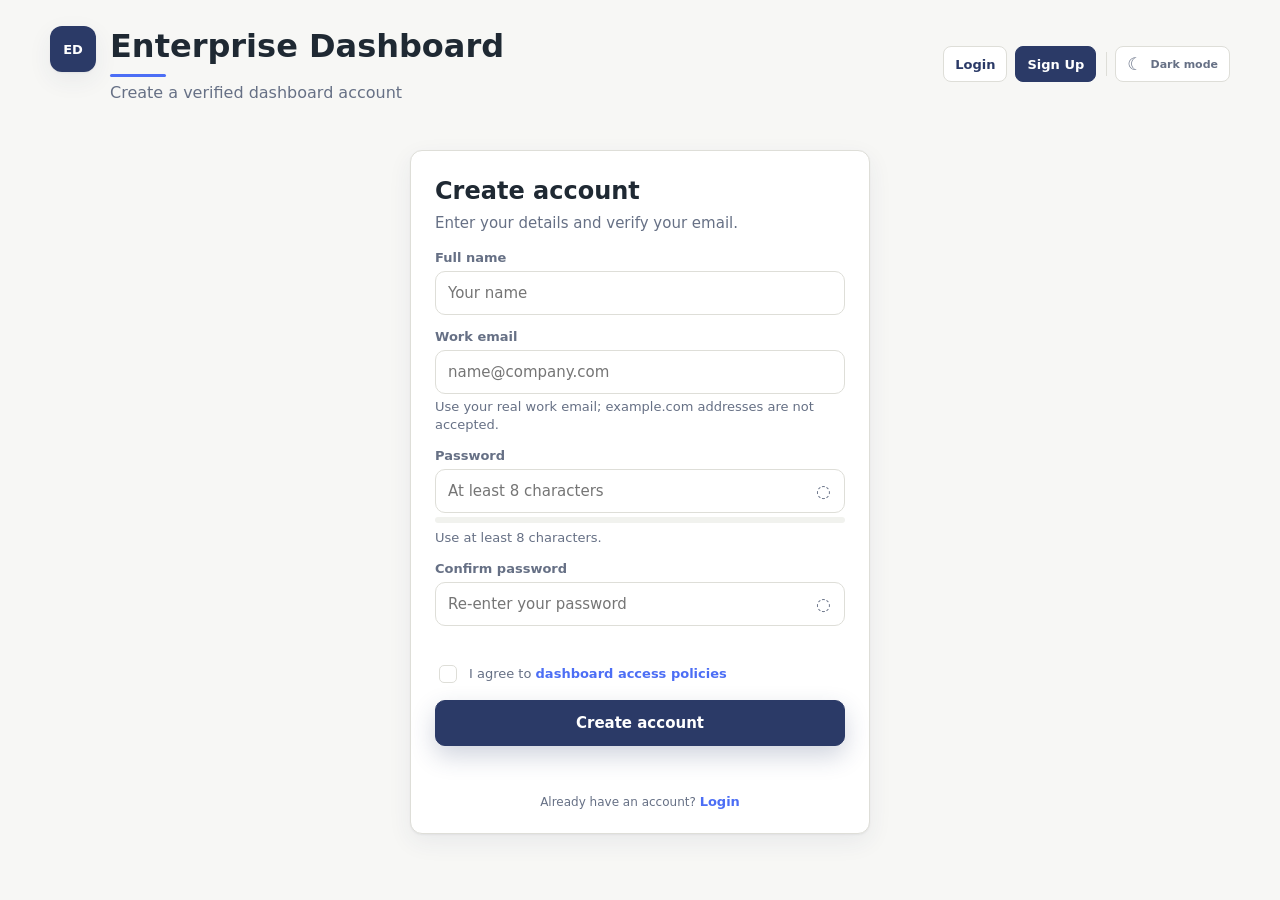
==== commit e904f3f7: "Reject placeholder emails during signup" ====
--- a/dashboard_pages/signup.html
+++ b/dashboard_pages/signup.html
@@ -23,6 +23,7 @@
         <label>
           <span>Work email</span>
           <input type="email" name="email" autocomplete="email" placeholder="name@company.com" required>
+          <small class="field-feedback" data-feedback="email">Use your real work email; example.com addresses are not accepted.</small>
         </label>
         <label>
           <span>Password</span>
@@ -132,6 +133,10 @@
   submit.textContent = "Sending code...";
   try {
     const payload = Object.fromEntries(new FormData(form).entries());
+    const emailDomain = payload.email.trim().toLowerCase().split("@").pop();
+    if (["example.com", "example.org", "example.net"].includes(emailDomain)) {
+      throw new Error("Enter a real email address; example.com addresses cannot be used");
+    }
     if (payload.password !== payload.confirm_password) {
       throw new Error("Passwords do not match");
     }
